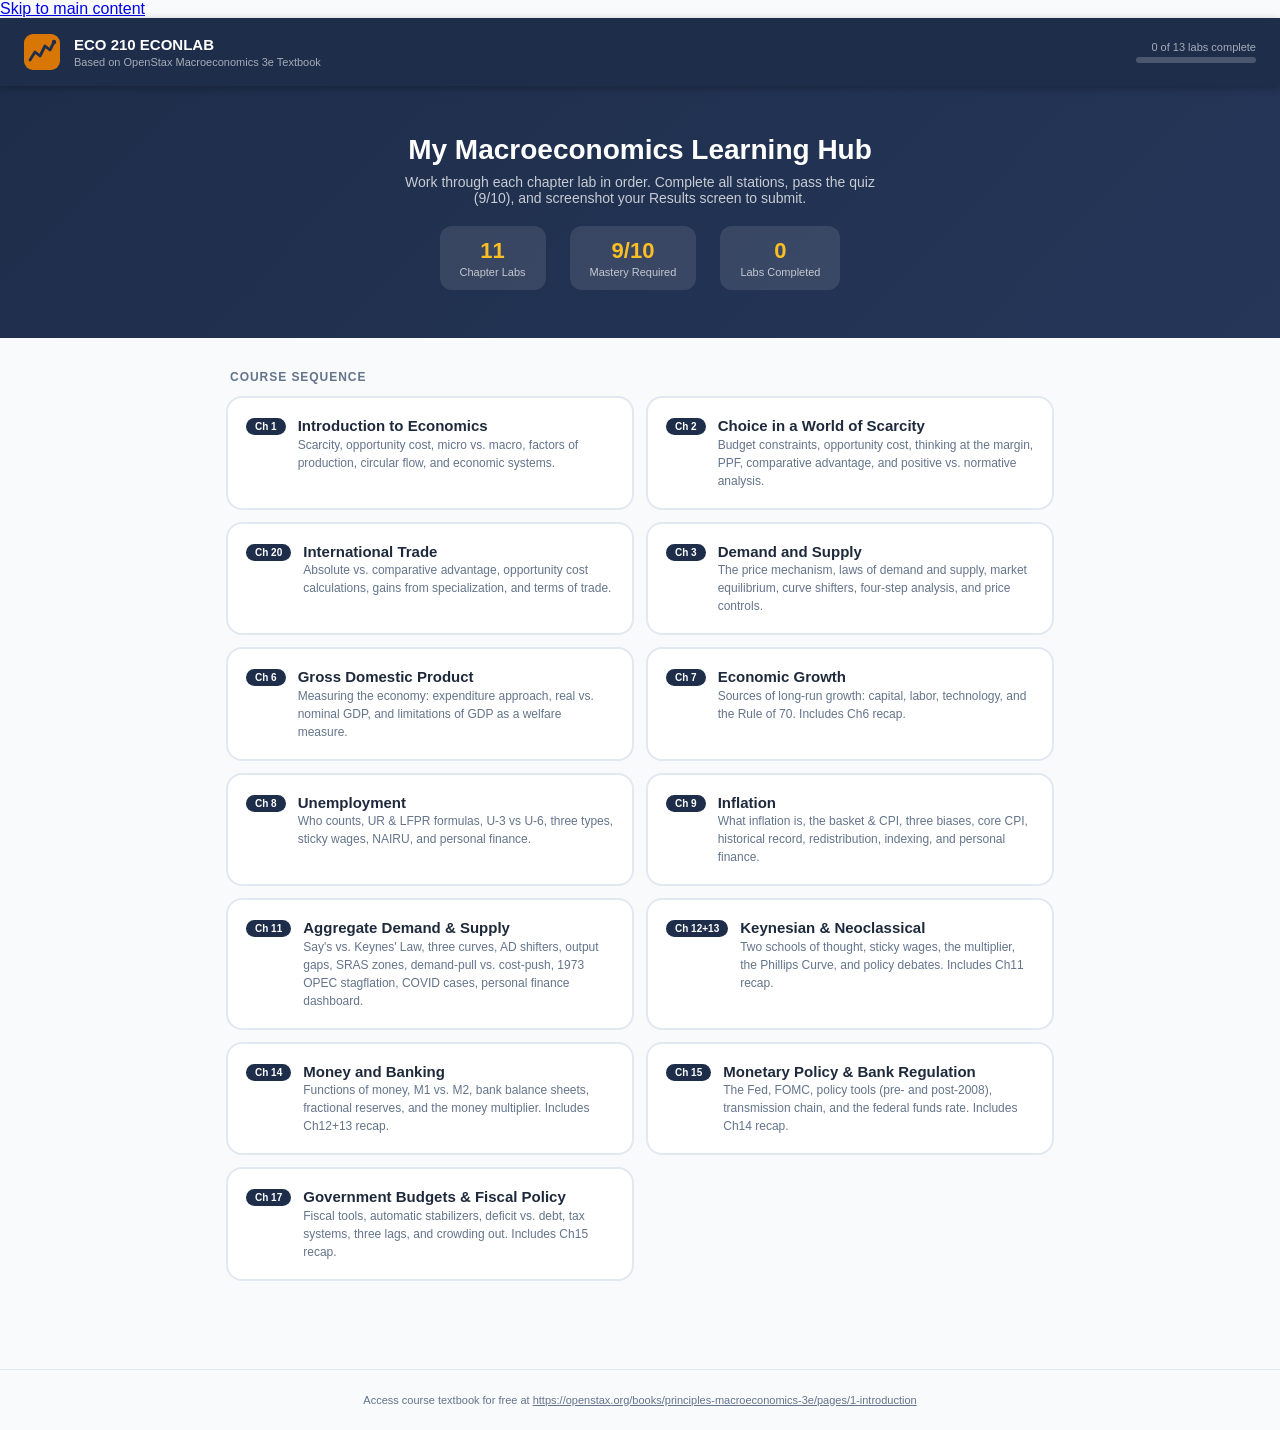
==== econlab-hub/index.html @ da1f30a5 "Add Ch12/13 Keynesian & Neoclassical lab + Hub link update" ====
<!DOCTYPE html>
<html lang="en">
<head>
  <meta charset="UTF-8" />
  <meta name="viewport" content="width=device-width, initial-scale=1.0" />
  <title>ECO 210 ECONLAB — Course Hub</title>
  <style>
    :root {
      --navy: #1e2d4a;
      --navy-light: #253658;
      --amber: #d97706;
      --amber-light: #fbbf24;
      --bg: #f8fafc;
      --card: #ffffff;
      --border: #e2e8f0;
      --text: #1e293b;
      --muted: #64748b;
      --green: #16a34a;
      --green-bg: #f0fdf4;
      --green-border: #86efac;
    }
    * { box-sizing: border-box; margin: 0; padding: 0; }
    body { font-family: -apple-system, BlinkMacSystemFont, "Segoe UI", sans-serif; background: var(--bg); color: var(--text); min-height: 100vh; }

    /* Header */
    header { background: var(--navy); color: white; padding: 16px 24px; display: flex; align-items: center; gap: 14px; position: sticky; top: 0; z-index: 50; box-shadow: 0 2px 8px rgba(0,0,0,0.25); }
    .header-logo { width: 36px; height: 36px; flex-shrink: 0; }
    .header-title { font-size: 15px; font-weight: 700; line-height: 1.2; }
    .header-sub { font-size: 11px; opacity: 0.6; margin-top: 2px; }
    .header-progress { margin-left: auto; text-align: right; }
    .header-progress-label { font-size: 11px; opacity: 0.6; margin-bottom: 4px; }
    .header-bar { width: 120px; height: 6px; background: rgba(255,255,255,0.2); border-radius: 99px; overflow: hidden; }
    .header-bar-fill { height: 100%; background: var(--amber-light); border-radius: 99px; transition: width 0.5s ease; }

    /* Hero */
    .hero { background: linear-gradient(135deg, var(--navy) 0%, var(--navy-light) 100%); color: white; padding: 48px 24px; text-align: center; }
    .hero h1 { font-size: 28px; font-weight: 800; margin-bottom: 8px; }
    .hero p { font-size: 14px; opacity: 0.75; max-width: 480px; margin: 0 auto 20px; }
    .hero-stats { display: flex; gap: 24px; justify-content: center; flex-wrap: wrap; }
    .stat { background: rgba(255,255,255,0.1); border-radius: 12px; padding: 12px 20px; text-align: center; }
    .stat-num { font-size: 22px; font-weight: 800; color: var(--amber-light); }
    .stat-label { font-size: 11px; opacity: 0.7; margin-top: 2px; }

    /* Main grid */
    main { max-width: 860px; margin: 0 auto; padding: 32px 16px 48px; }
    .section-title { font-size: 12px; font-weight: 700; text-transform: uppercase; letter-spacing: 0.08em; color: var(--muted); margin-bottom: 12px; padding-left: 4px; }

    /* Chapter cards */
    .labs-grid { display: grid; grid-template-columns: 1fr; gap: 12px; margin-bottom: 40px; }
    @media (min-width: 600px) { .labs-grid { grid-template-columns: 1fr 1fr; } }

    .lab-card { background: var(--card); border: 2px solid var(--border); border-radius: 16px; padding: 18px; display: flex; flex-direction: column; gap: 10px; transition: border-color 0.15s, box-shadow 0.15s; text-decoration: none; color: inherit; }
    .lab-card:hover { border-color: var(--amber); box-shadow: 0 4px 16px rgba(217,119,6,0.12); }
    .lab-card.completed { border-color: var(--green-border); background: var(--green-bg); }
    .lab-card-top { display: flex; align-items: flex-start; gap: 12px; }
    .lab-chapter-badge { background: var(--navy); color: white; font-size: 10px; font-weight: 700; padding: 3px 9px; border-radius: 99px; white-space: nowrap; flex-shrink: 0; margin-top: 2px; }
    .lab-card.completed .lab-chapter-badge { background: var(--green); }
    .lab-done-badge { display: none; font-size: 10px; font-weight: 700; color: var(--green); background: var(--green-bg); border: 1.5px solid var(--green-border); border-radius: 99px; padding: 2px 8px; margin-top: 6px; width: fit-content; }
    .lab-card.completed .lab-done-badge { display: block; }
    .lab-title { font-size: 15px; font-weight: 700; color: var(--text); line-height: 1.3; }
    .lab-desc { font-size: 12px; color: var(--muted); line-height: 1.5; }
    .lab-stations { font-size: 11px; color: var(--muted); display: flex; align-items: center; gap-: 4px; }
    /* Coming soon cards */
    .lab-card.coming-soon { opacity: 0.55; pointer-events: none; border-style: dashed; }

    /* Footer */
    footer { text-align: center; padding: 24px; font-size: 11px; color: var(--muted); border-top: 1px solid var(--border); }
  </style>
</head>
<body>

<a href="#main-content" class="skip-link">Skip to main content</a>
<header role="banner">
  <svg class="header-logo" viewBox="0 0 36 36" fill="none" aria-hidden="true" focusable="false" role="presentation">
    <rect width="36" height="36" rx="9" fill="#d97706"/>
    <path d="M6 26 L11 18 L16 22 L21 12 L26 16 L30 8" stroke="#1e2d4a" stroke-width="2.8" stroke-linecap="round" stroke-linejoin="round"/>
    <circle cx="30" cy="8" r="2.2" fill="#1e2d4a"/>
  </svg>
  <div>
    <div class="header-title">ECO 210 ECONLAB</div>
    <div class="header-sub">Based on OpenStax Macroeconomics 3e Textbook</div>
  </div>
  <div class="header-progress">
    <div class="header-progress-label" id="progress-label">0 of 9 labs complete</div>
    <div class="header-bar"><div class="header-bar-fill" id="progress-bar" style="width:0%"></div></div>
  </div>
</header>

<div class="hero">
  <h1>My Macroeconomics Learning Hub</h1>
  <p>Work through each chapter lab in order. Complete all stations, pass the quiz (9/10), and screenshot your Results screen to submit.</p>
  <div class="hero-stats">
    <div class="stat"><div class="stat-num">11</div><div class="stat-label">Chapter Labs</div></div>
    <div class="stat"><div class="stat-num">9/10</div><div class="stat-label">Mastery Required</div></div>
    <div class="stat"><div class="stat-num" id="stat-complete">0</div><div class="stat-label">Labs Completed</div></div>
  </div>
</div>

<main id="main-content" role="main">
  <div class="section-title">Course Sequence</div>
  <div class="labs-grid" id="labs-grid" role="list" aria-label="Course lab directory">

    <a class="lab-card" role="listitem" href="https://www.perplexity.ai/computer/a/eco210-lab-ch1-dist-public-xUGKV9_3Q0KToOAmM0Is4Q" data-lab="ch1">
      <div class="lab-card-top">
        <span class="lab-chapter-badge">Ch 1</span>
        <div>
          <div class="lab-title">Introduction to Economics</div>
          <div class="lab-desc">Scarcity, opportunity cost, micro vs. macro, factors of production, circular flow, and economic systems.</div>
          <div class="lab-done-badge">✓ Completed</div>
        </div>
      </div></a>

    <a class="lab-card" role="listitem" href="https://www.perplexity.ai/computer/a/eco210-lab-ch2-dist-public-fMAQMZB3RcmzySXEMEwKHw" data-lab="ch2">
      <div class="lab-card-top">
        <span class="lab-chapter-badge">Ch 2</span>
        <div>
          <div class="lab-title">Choice in a World of Scarcity</div>
          <div class="lab-desc">Budget constraints, opportunity cost, thinking at the margin, PPF, comparative advantage, and positive vs. normative analysis.</div>
          <div class="lab-done-badge">✓ Completed</div>
        </div>
      </div></a>

    <a class="lab-card" role="listitem" href="https://www.perplexity.ai/computer/a/eco210-lab-ch20-dist-public-kYVTacp7Sq2T.oUK8MW8_w" data-lab="ch20">
      <div class="lab-card-top">
        <span class="lab-chapter-badge">Ch 20</span>
        <div>
          <div class="lab-title">International Trade</div>
          <div class="lab-desc">Absolute vs. comparative advantage, opportunity cost calculations, gains from specialization, and terms of trade.</div>
          <div class="lab-done-badge">✓ Completed</div>
        </div>
      </div></a>

    <a class="lab-card" role="listitem" href="https://www.perplexity.ai/computer/a/eco210-lab-ch3-dist-public-azbFrz85TgaQxtlRUA8HFg" data-lab="ch3">
      <div class="lab-card-top">
        <span class="lab-chapter-badge">Ch 3</span>
        <div>
          <div class="lab-title">Demand and Supply</div>
          <div class="lab-desc">The price mechanism, laws of demand and supply, market equilibrium, curve shifters, four-step analysis, and price controls.</div>
          <div class="lab-done-badge">✓ Completed</div>
        </div>
      </div></a>

    <a class="lab-card" role="listitem" href="https://www.perplexity.ai/computer/a/eco210-lab-ch6-dist-public-T.MKjjSRQ1.9fOG4.qExmw" data-lab="ch6">
      <div class="lab-card-top">
        <span class="lab-chapter-badge">Ch 6</span>
        <div>
          <div class="lab-title">Gross Domestic Product</div>
          <div class="lab-desc">Measuring the economy: expenditure approach, real vs. nominal GDP, and limitations of GDP as a welfare measure.</div>
          <div class="lab-done-badge">✓ Completed</div>
        </div>
      </div></a>

    <a class="lab-card" role="listitem" href="https://www.perplexity.ai/computer/a/eco210-lab-ch7-dist-public-ItUx3bX9Rgmtxoj7TNgm8g" data-lab="ch7">
      <div class="lab-card-top">
        <span class="lab-chapter-badge">Ch 7</span>
        <div>
          <div class="lab-title">Economic Growth</div>
          <div class="lab-desc">Sources of long-run growth: capital, labor, technology, and the Rule of 70. Includes Ch6 recap.</div>
          <div class="lab-done-badge">✓ Completed</div>
        </div>
      </div></a>

    <a class="lab-card" role="listitem" href="https://www.perplexity.ai/computer/a/eco210-lab-ch8-dist-public-qmdvHOj4S_m4MbkeN3Z0.g" data-lab="ch8">
      <div class="lab-card-top">
        <span class="lab-chapter-badge">Ch 8</span>
        <div>
          <div class="lab-title">Unemployment</div>
          <div class="lab-desc">Who counts, UR &amp; LFPR formulas, U-3 vs U-6, three types, sticky wages, NAIRU, and personal finance.</div>
          <div class="lab-done-badge">✓ Completed</div>
        </div>
      </div></a>

    <a class="lab-card" role="listitem" href="https://www.perplexity.ai/computer/a/eco210-lab-ch9-dist-public-GeXAHtXCR0a57jSQdvpGEA" data-lab="ch9">
      <div class="lab-card-top">
        <span class="lab-chapter-badge">Ch 9</span>
        <div>
          <div class="lab-title">Inflation</div>
          <div class="lab-desc">What inflation is, the basket &amp; CPI, three biases, core CPI, historical record, redistribution, indexing, and personal finance.</div>
          <div class="lab-done-badge">✓ Completed</div>
        </div>
      </div></a>

    <a class="lab-card" role="listitem" href="https://www.perplexity.ai/computer/a/eco210-lab-ch11-dist-public-yx8UddsaRYmxIHty86YtPw" data-lab="ch11">
      <div class="lab-card-top">
        <span class="lab-chapter-badge">Ch 11</span>
        <div>
          <div class="lab-title">Aggregate Demand &amp; Supply</div>
          <div class="lab-desc">Say's vs. Keynes' Law, three curves, AD shifters, output gaps, SRAS zones, demand-pull vs. cost-push, 1973 OPEC stagflation, COVID cases, personal finance dashboard.</div>
          <div class="lab-done-badge">✓ Completed</div>
        </div>
      </div></a>

    <a class="lab-card" role="listitem" href="https://www.perplexity.ai/computer/a/eco210-lab-ch1213-dist-public-s81VzSryT4Klf7HI1V1Czg" data-lab="ch1213">
      <div class="lab-card-top">
        <span class="lab-chapter-badge">Ch 12+13</span>
        <div>
          <div class="lab-title">Keynesian &amp; Neoclassical</div>
          <div class="lab-desc">Two schools of thought, sticky wages, the multiplier, the Phillips Curve, and policy debates. Includes Ch11 recap.</div>
          <div class="lab-done-badge">✓ Completed</div>
        </div>
      </div></a>

    <a class="lab-card" role="listitem" href="https://www.perplexity.ai/computer/a/econ-lab-chapter-14-money-and-9i2t1qz7QcCm4m.Egpnydg" data-lab="ch14">
      <div class="lab-card-top">
        <span class="lab-chapter-badge">Ch 14</span>
        <div>
          <div class="lab-title">Money and Banking</div>
          <div class="lab-desc">Functions of money, M1 vs. M2, bank balance sheets, fractional reserves, and the money multiplier. Includes Ch12+13 recap.</div>
          <div class="lab-done-badge">✓ Completed</div>
        </div>
      </div></a>

    <a class="lab-card" role="listitem" href="https://www.perplexity.ai/computer/a/econ-lab-chapter-15-monetary-p-1p_a402eReqJptapbXneuQ" data-lab="ch15">
      <div class="lab-card-top">
        <span class="lab-chapter-badge">Ch 15</span>
        <div>
          <div class="lab-title">Monetary Policy &amp; Bank Regulation</div>
          <div class="lab-desc">The Fed, FOMC, policy tools (pre- and post-2008), transmission chain, and the federal funds rate. Includes Ch14 recap.</div>
          <div class="lab-done-badge">✓ Completed</div>
        </div>
      </div></a>

    <a class="lab-card" role="listitem" href="https://www.perplexity.ai/computer/a/econ-lab-chapter-17-government-hzOJqpbDRhy83Ckk5wKoDQ" data-lab="ch17">
      <div class="lab-card-top">
        <span class="lab-chapter-badge">Ch 17</span>
        <div>
          <div class="lab-title">Government Budgets &amp; Fiscal Policy</div>
          <div class="lab-desc">Fiscal tools, automatic stabilizers, deficit vs. debt, tax systems, three lags, and crowding out. Includes Ch15 recap.</div>
          <div class="lab-done-badge">✓ Completed</div>
        </div>
      </div></a>


  </div><!-- end labs-grid -->
</main>


<footer role="contentinfo">Access course textbook for free at <a href="https://openstax.org/books/principles-macroeconomics-3e/pages/1-introduction" style="color:inherit;text-decoration:underline;">https://openstax.org/books/principles-macroeconomics-3e/pages/1-introduction</a></footer>

<script>
  // Labs that can be marked complete (in order)
  const LABS = ['ch1','ch2','ch20','ch3','ch6','ch7','ch8','ch9','ch11','ch1213','ch14','ch15','ch17'];
  const TOTAL = LABS.length;

  // Labs that store completion as a JSON array of station IDs (Ch1, Ch2, Ch20)
  const ARRAY_LABS = new Set(['ch1','ch2','ch20','ch3','ch6','ch7']);

  // Auto-detect completion from lab localStorage flags
  function getCompleted() {
    const done = [];
    LABS.forEach(lab => {
      try {
        const val = localStorage.getItem(`econlab_done_${lab}`);
        if (!val) return;
        if (ARRAY_LABS.has(lab)) {
          // These labs store an array of completed station IDs; done when 'quiz' is present
          const arr = JSON.parse(val);
          if (Array.isArray(arr) && arr.includes('quiz')) done.push(lab);
        } else {
          if (val === 'true') done.push(lab);
        }
      } catch(e) {}
    });
    return done;
  }

  function updateUI() {
    const completed = getCompleted();
    const count = completed.length;

    // Update header progress
    document.getElementById('progress-label').textContent = `${count} of ${TOTAL} labs complete`;
    document.getElementById('progress-bar').style.width = `${(count / TOTAL) * 100}%`;
    document.getElementById('stat-complete').textContent = count;

    // Update cards
    LABS.forEach(lab => {
      const card = document.querySelector(`[data-lab="${lab}"]`);
      if (!card) return;
      if (completed.includes(lab)) {
        card.classList.add('completed');
      }
    });
  }

  // Poll every 3 seconds so Hub updates automatically when student returns
  updateUI();
  setInterval(updateUI, 3000);
</script>
</body>
</html>
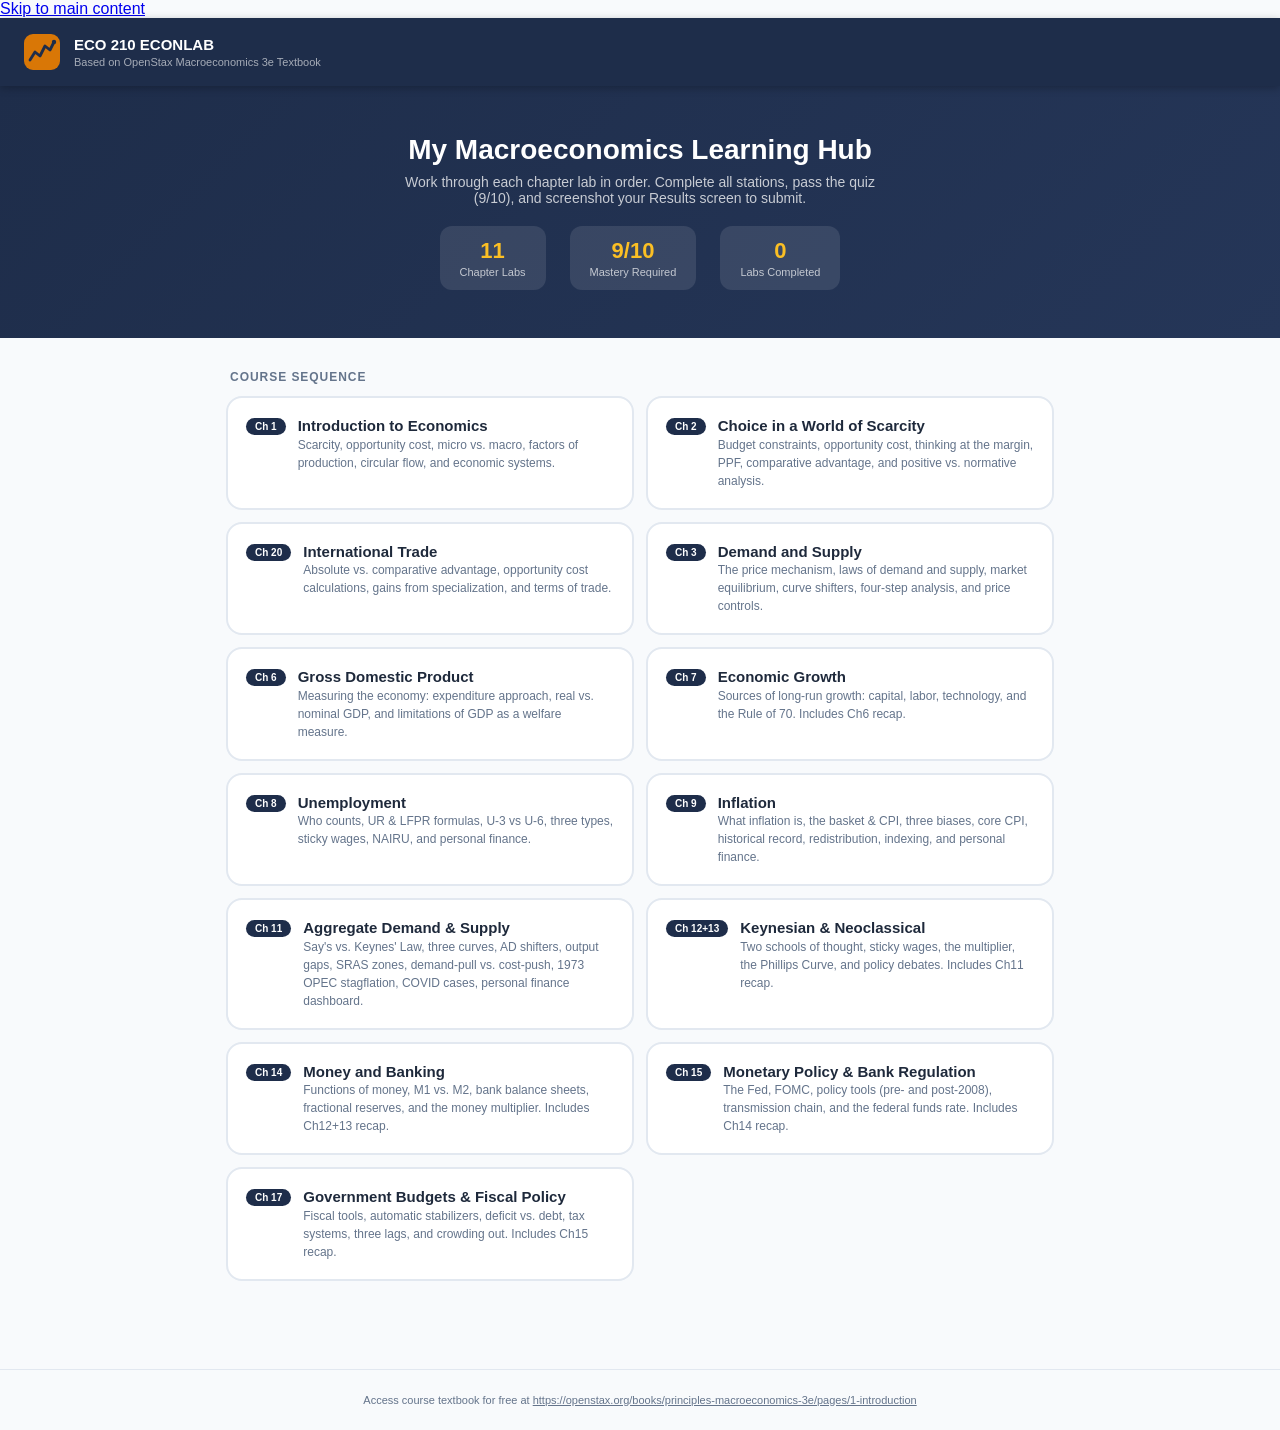
==== commit 1be7f143: "Hub: remove localStorage progress tracking — not cross-session reliable" ====
--- a/econlab-hub/index.html
+++ b/econlab-hub/index.html
@@ -27,8 +27,6 @@
     .header-logo { width: 36px; height: 36px; flex-shrink: 0; }
     .header-title { font-size: 15px; font-weight: 700; line-height: 1.2; }
     .header-sub { font-size: 11px; opacity: 0.6; margin-top: 2px; }
-    .header-progress { margin-left: auto; text-align: right; }
-    .header-progress-label { font-size: 11px; opacity: 0.6; margin-bottom: 4px; }
     .header-bar { width: 120px; height: 6px; background: rgba(255,255,255,0.2); border-radius: 99px; overflow: hidden; }
     .header-bar-fill { height: 100%; background: var(--amber-light); border-radius: 99px; transition: width 0.5s ease; }
 
@@ -51,12 +49,8 @@
 
     .lab-card { background: var(--card); border: 2px solid var(--border); border-radius: 16px; padding: 18px; display: flex; flex-direction: column; gap: 10px; transition: border-color 0.15s, box-shadow 0.15s; text-decoration: none; color: inherit; }
     .lab-card:hover { border-color: var(--amber); box-shadow: 0 4px 16px rgba(217,119,6,0.12); }
-    .lab-card.completed { border-color: var(--green-border); background: var(--green-bg); }
     .lab-card-top { display: flex; align-items: flex-start; gap: 12px; }
     .lab-chapter-badge { background: var(--navy); color: white; font-size: 10px; font-weight: 700; padding: 3px 9px; border-radius: 99px; white-space: nowrap; flex-shrink: 0; margin-top: 2px; }
-    .lab-card.completed .lab-chapter-badge { background: var(--green); }
-    .lab-done-badge { display: none; font-size: 10px; font-weight: 700; color: var(--green); background: var(--green-bg); border: 1.5px solid var(--green-border); border-radius: 99px; padding: 2px 8px; margin-top: 6px; width: fit-content; }
-    .lab-card.completed .lab-done-badge { display: block; }
     .lab-title { font-size: 15px; font-weight: 700; color: var(--text); line-height: 1.3; }
     .lab-desc { font-size: 12px; color: var(--muted); line-height: 1.5; }
     .lab-stations { font-size: 11px; color: var(--muted); display: flex; align-items: center; gap-: 4px; }
@@ -80,9 +74,6 @@
     <div class="header-title">ECO 210 ECONLAB</div>
     <div class="header-sub">Based on OpenStax Macroeconomics 3e Textbook</div>
   </div>
-  <div class="header-progress">
-    <div class="header-progress-label" id="progress-label">0 of 9 labs complete</div>
-    <div class="header-bar"><div class="header-bar-fill" id="progress-bar" style="width:0%"></div></div>
   </div>
 </header>
 
@@ -106,7 +97,6 @@
         <div>
           <div class="lab-title">Introduction to Economics</div>
           <div class="lab-desc">Scarcity, opportunity cost, micro vs. macro, factors of production, circular flow, and economic systems.</div>
-          <div class="lab-done-badge">✓ Completed</div>
         </div>
       </div></a>
 
@@ -116,7 +106,6 @@
         <div>
           <div class="lab-title">Choice in a World of Scarcity</div>
           <div class="lab-desc">Budget constraints, opportunity cost, thinking at the margin, PPF, comparative advantage, and positive vs. normative analysis.</div>
-          <div class="lab-done-badge">✓ Completed</div>
         </div>
       </div></a>
 
@@ -126,7 +115,6 @@
         <div>
           <div class="lab-title">International Trade</div>
           <div class="lab-desc">Absolute vs. comparative advantage, opportunity cost calculations, gains from specialization, and terms of trade.</div>
-          <div class="lab-done-badge">✓ Completed</div>
         </div>
       </div></a>
 
@@ -136,17 +124,15 @@
         <div>
           <div class="lab-title">Demand and Supply</div>
           <div class="lab-desc">The price mechanism, laws of demand and supply, market equilibrium, curve shifters, four-step analysis, and price controls.</div>
-          <div class="lab-done-badge">✓ Completed</div>
-        </div>
-      </div></a>
-
-    <a class="lab-card" role="listitem" href="https://www.perplexity.ai/computer/a/eco210-lab-ch6-dist-public-T.MKjjSRQ1.9fOG4.qExmw" data-lab="ch6">
+        </div>
+      </div></a>
+
+    <a class="lab-card" role="listitem" href="https://www.perplexity.ai/computer/a/eco210-lab-ch6-redo-dist-publi-J6QzkvxBSmS_kQMZsSs1_w" data-lab="ch6">
       <div class="lab-card-top">
         <span class="lab-chapter-badge">Ch 6</span>
         <div>
           <div class="lab-title">Gross Domestic Product</div>
           <div class="lab-desc">Measuring the economy: expenditure approach, real vs. nominal GDP, and limitations of GDP as a welfare measure.</div>
-          <div class="lab-done-badge">✓ Completed</div>
         </div>
       </div></a>
 
@@ -156,7 +142,6 @@
         <div>
           <div class="lab-title">Economic Growth</div>
           <div class="lab-desc">Sources of long-run growth: capital, labor, technology, and the Rule of 70. Includes Ch6 recap.</div>
-          <div class="lab-done-badge">✓ Completed</div>
         </div>
       </div></a>
 
@@ -166,7 +151,6 @@
         <div>
           <div class="lab-title">Unemployment</div>
           <div class="lab-desc">Who counts, UR &amp; LFPR formulas, U-3 vs U-6, three types, sticky wages, NAIRU, and personal finance.</div>
-          <div class="lab-done-badge">✓ Completed</div>
         </div>
       </div></a>
 
@@ -176,17 +160,15 @@
         <div>
           <div class="lab-title">Inflation</div>
           <div class="lab-desc">What inflation is, the basket &amp; CPI, three biases, core CPI, historical record, redistribution, indexing, and personal finance.</div>
-          <div class="lab-done-badge">✓ Completed</div>
-        </div>
-      </div></a>
-
-    <a class="lab-card" role="listitem" href="https://www.perplexity.ai/computer/a/eco210-lab-ch11-dist-public-yx8UddsaRYmxIHty86YtPw" data-lab="ch11">
+        </div>
+      </div></a>
+
+    <a class="lab-card" role="listitem" href="https://www.perplexity.ai/computer/a/eco210-lab-ch11-dist-public-uI__xQhYTXyA91Cdo7E8sw" data-lab="ch11">
       <div class="lab-card-top">
         <span class="lab-chapter-badge">Ch 11</span>
         <div>
           <div class="lab-title">Aggregate Demand &amp; Supply</div>
           <div class="lab-desc">Say's vs. Keynes' Law, three curves, AD shifters, output gaps, SRAS zones, demand-pull vs. cost-push, 1973 OPEC stagflation, COVID cases, personal finance dashboard.</div>
-          <div class="lab-done-badge">✓ Completed</div>
         </div>
       </div></a>
 
@@ -196,37 +178,33 @@
         <div>
           <div class="lab-title">Keynesian &amp; Neoclassical</div>
           <div class="lab-desc">Two schools of thought, sticky wages, the multiplier, the Phillips Curve, and policy debates. Includes Ch11 recap.</div>
-          <div class="lab-done-badge">✓ Completed</div>
-        </div>
-      </div></a>
-
-    <a class="lab-card" role="listitem" href="https://www.perplexity.ai/computer/a/econ-lab-chapter-14-money-and-9i2t1qz7QcCm4m.Egpnydg" data-lab="ch14">
+        </div>
+      </div></a>
+
+    <a class="lab-card" role="listitem" href="https://www.perplexity.ai/computer/a/eco210-lab-ch14-dist-public-L.sqReEQQTWU.MU3eAaUkw" data-lab="ch14">
       <div class="lab-card-top">
         <span class="lab-chapter-badge">Ch 14</span>
         <div>
           <div class="lab-title">Money and Banking</div>
           <div class="lab-desc">Functions of money, M1 vs. M2, bank balance sheets, fractional reserves, and the money multiplier. Includes Ch12+13 recap.</div>
-          <div class="lab-done-badge">✓ Completed</div>
-        </div>
-      </div></a>
-
-    <a class="lab-card" role="listitem" href="https://www.perplexity.ai/computer/a/econ-lab-chapter-15-monetary-p-1p_a402eReqJptapbXneuQ" data-lab="ch15">
+        </div>
+      </div></a>
+
+    <a class="lab-card" role="listitem" href="https://www.perplexity.ai/computer/a/eco210-lab-ch15-new-dist-publi-PNI6Hgs9RgOMKNEFYzo4EQ" data-lab="ch15">
       <div class="lab-card-top">
         <span class="lab-chapter-badge">Ch 15</span>
         <div>
           <div class="lab-title">Monetary Policy &amp; Bank Regulation</div>
           <div class="lab-desc">The Fed, FOMC, policy tools (pre- and post-2008), transmission chain, and the federal funds rate. Includes Ch14 recap.</div>
-          <div class="lab-done-badge">✓ Completed</div>
-        </div>
-      </div></a>
-
-    <a class="lab-card" role="listitem" href="https://www.perplexity.ai/computer/a/econ-lab-chapter-17-government-hzOJqpbDRhy83Ckk5wKoDQ" data-lab="ch17">
+        </div>
+      </div></a>
+
+    <a class="lab-card" role="listitem" href="https://www.perplexity.ai/computer/a/eco210-lab-ch17-new-dist-publi-HUACXnC4RWK2jIqZjmpSjw" data-lab="ch17">
       <div class="lab-card-top">
         <span class="lab-chapter-badge">Ch 17</span>
         <div>
           <div class="lab-title">Government Budgets &amp; Fiscal Policy</div>
           <div class="lab-desc">Fiscal tools, automatic stabilizers, deficit vs. debt, tax systems, three lags, and crowding out. Includes Ch15 recap.</div>
-          <div class="lab-done-badge">✓ Completed</div>
         </div>
       </div></a>
 
@@ -236,56 +214,5 @@
 
 
 <footer role="contentinfo">Access course textbook for free at <a href="https://openstax.org/books/principles-macroeconomics-3e/pages/1-introduction" style="color:inherit;text-decoration:underline;">https://openstax.org/books/principles-macroeconomics-3e/pages/1-introduction</a></footer>
-
-<script>
-  // Labs that can be marked complete (in order)
-  const LABS = ['ch1','ch2','ch20','ch3','ch6','ch7','ch8','ch9','ch11','ch1213','ch14','ch15','ch17'];
-  const TOTAL = LABS.length;
-
-  // Labs that store completion as a JSON array of station IDs (Ch1, Ch2, Ch20)
-  const ARRAY_LABS = new Set(['ch1','ch2','ch20','ch3','ch6','ch7']);
-
-  // Auto-detect completion from lab localStorage flags
-  function getCompleted() {
-    const done = [];
-    LABS.forEach(lab => {
-      try {
-        const val = localStorage.getItem(`econlab_done_${lab}`);
-        if (!val) return;
-        if (ARRAY_LABS.has(lab)) {
-          // These labs store an array of completed station IDs; done when 'quiz' is present
-          const arr = JSON.parse(val);
-          if (Array.isArray(arr) && arr.includes('quiz')) done.push(lab);
-        } else {
-          if (val === 'true') done.push(lab);
-        }
-      } catch(e) {}
-    });
-    return done;
-  }
-
-  function updateUI() {
-    const completed = getCompleted();
-    const count = completed.length;
-
-    // Update header progress
-    document.getElementById('progress-label').textContent = `${count} of ${TOTAL} labs complete`;
-    document.getElementById('progress-bar').style.width = `${(count / TOTAL) * 100}%`;
-    document.getElementById('stat-complete').textContent = count;
-
-    // Update cards
-    LABS.forEach(lab => {
-      const card = document.querySelector(`[data-lab="${lab}"]`);
-      if (!card) return;
-      if (completed.includes(lab)) {
-        card.classList.add('completed');
-      }
-    });
-  }
-
-  // Poll every 3 seconds so Hub updates automatically when student returns
-  updateUI();
-  setInterval(updateUI, 3000);
-</script>
 </body>
 </html>
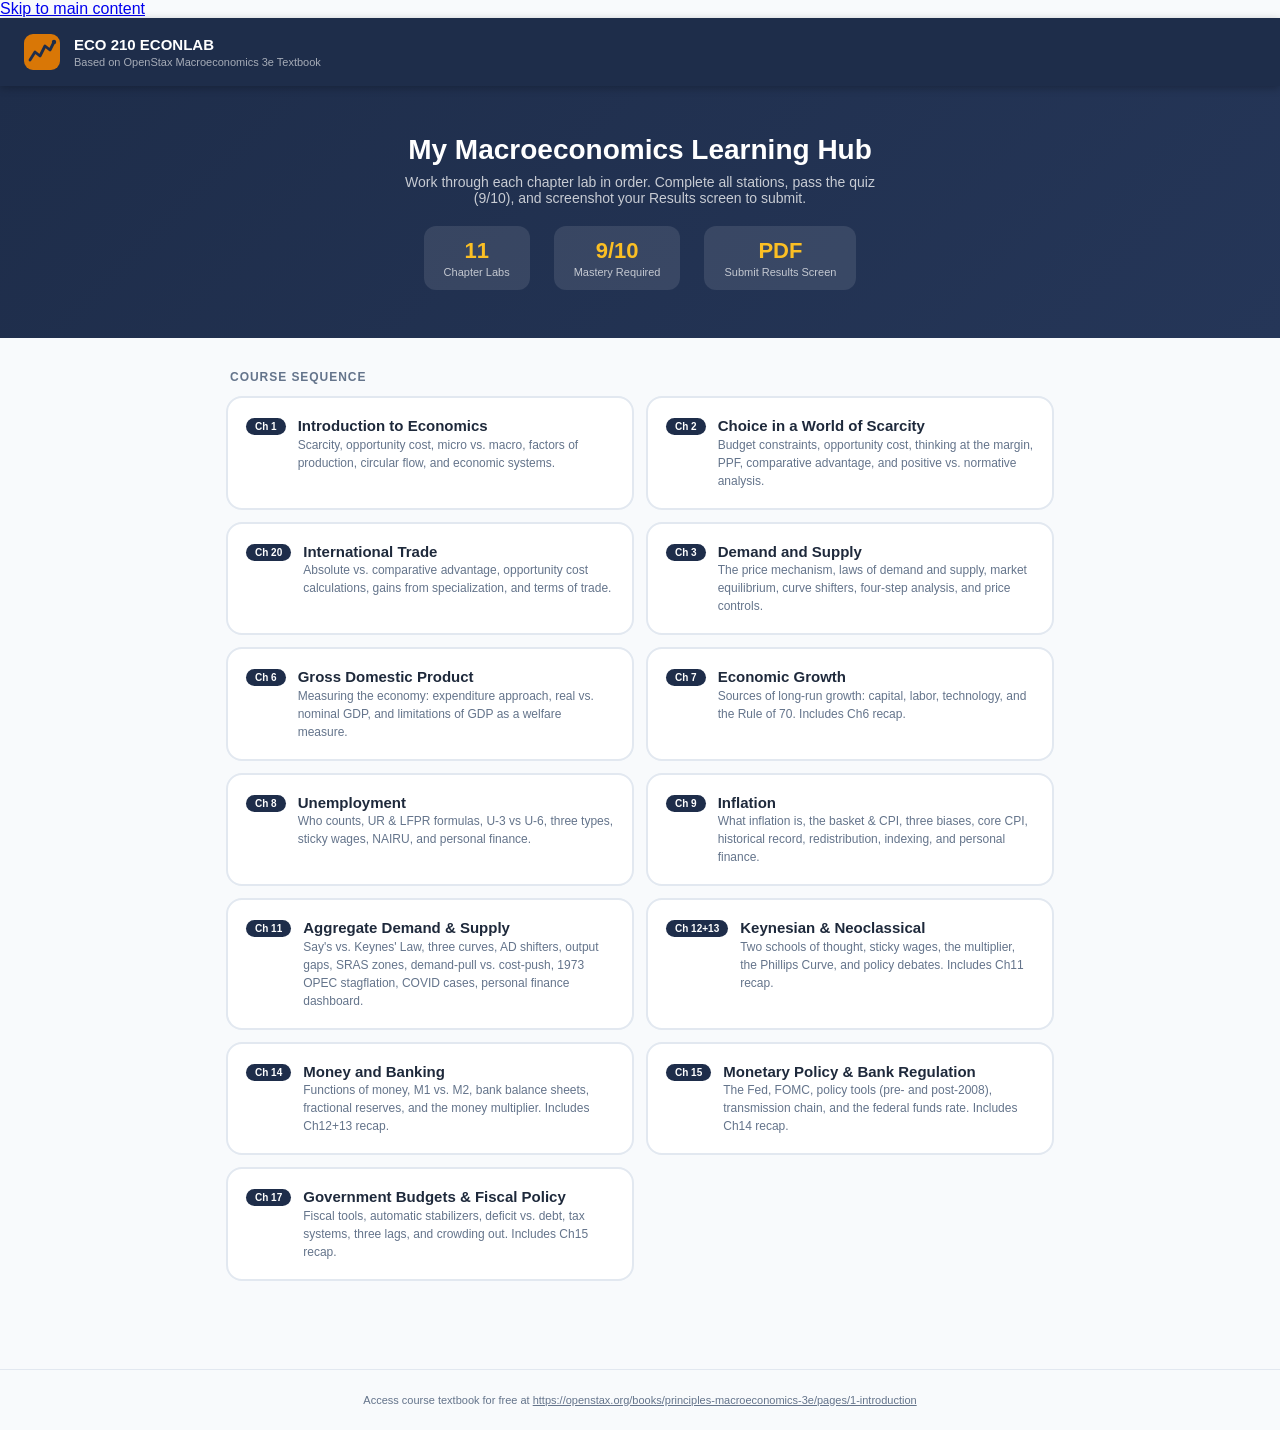
==== commit c042c905: "Ch12/13 station variety (schools classifier, volatility sorter, Phillips era classifier, verdict car" ====
--- a/econlab-hub/index.html
+++ b/econlab-hub/index.html
@@ -27,8 +27,7 @@
     .header-logo { width: 36px; height: 36px; flex-shrink: 0; }
     .header-title { font-size: 15px; font-weight: 700; line-height: 1.2; }
     .header-sub { font-size: 11px; opacity: 0.6; margin-top: 2px; }
-    .header-bar { width: 120px; height: 6px; background: rgba(255,255,255,0.2); border-radius: 99px; overflow: hidden; }
-    .header-bar-fill { height: 100%; background: var(--amber-light); border-radius: 99px; transition: width 0.5s ease; }
+
 
     /* Hero */
     .hero { background: linear-gradient(135deg, var(--navy) 0%, var(--navy-light) 100%); color: white; padding: 48px 24px; text-align: center; }
@@ -83,7 +82,7 @@
   <div class="hero-stats">
     <div class="stat"><div class="stat-num">11</div><div class="stat-label">Chapter Labs</div></div>
     <div class="stat"><div class="stat-num">9/10</div><div class="stat-label">Mastery Required</div></div>
-    <div class="stat"><div class="stat-num" id="stat-complete">0</div><div class="stat-label">Labs Completed</div></div>
+    <div class="stat"><div class="stat-num">PDF</div><div class="stat-label">Submit Results Screen</div></div>
   </div>
 </div>
 
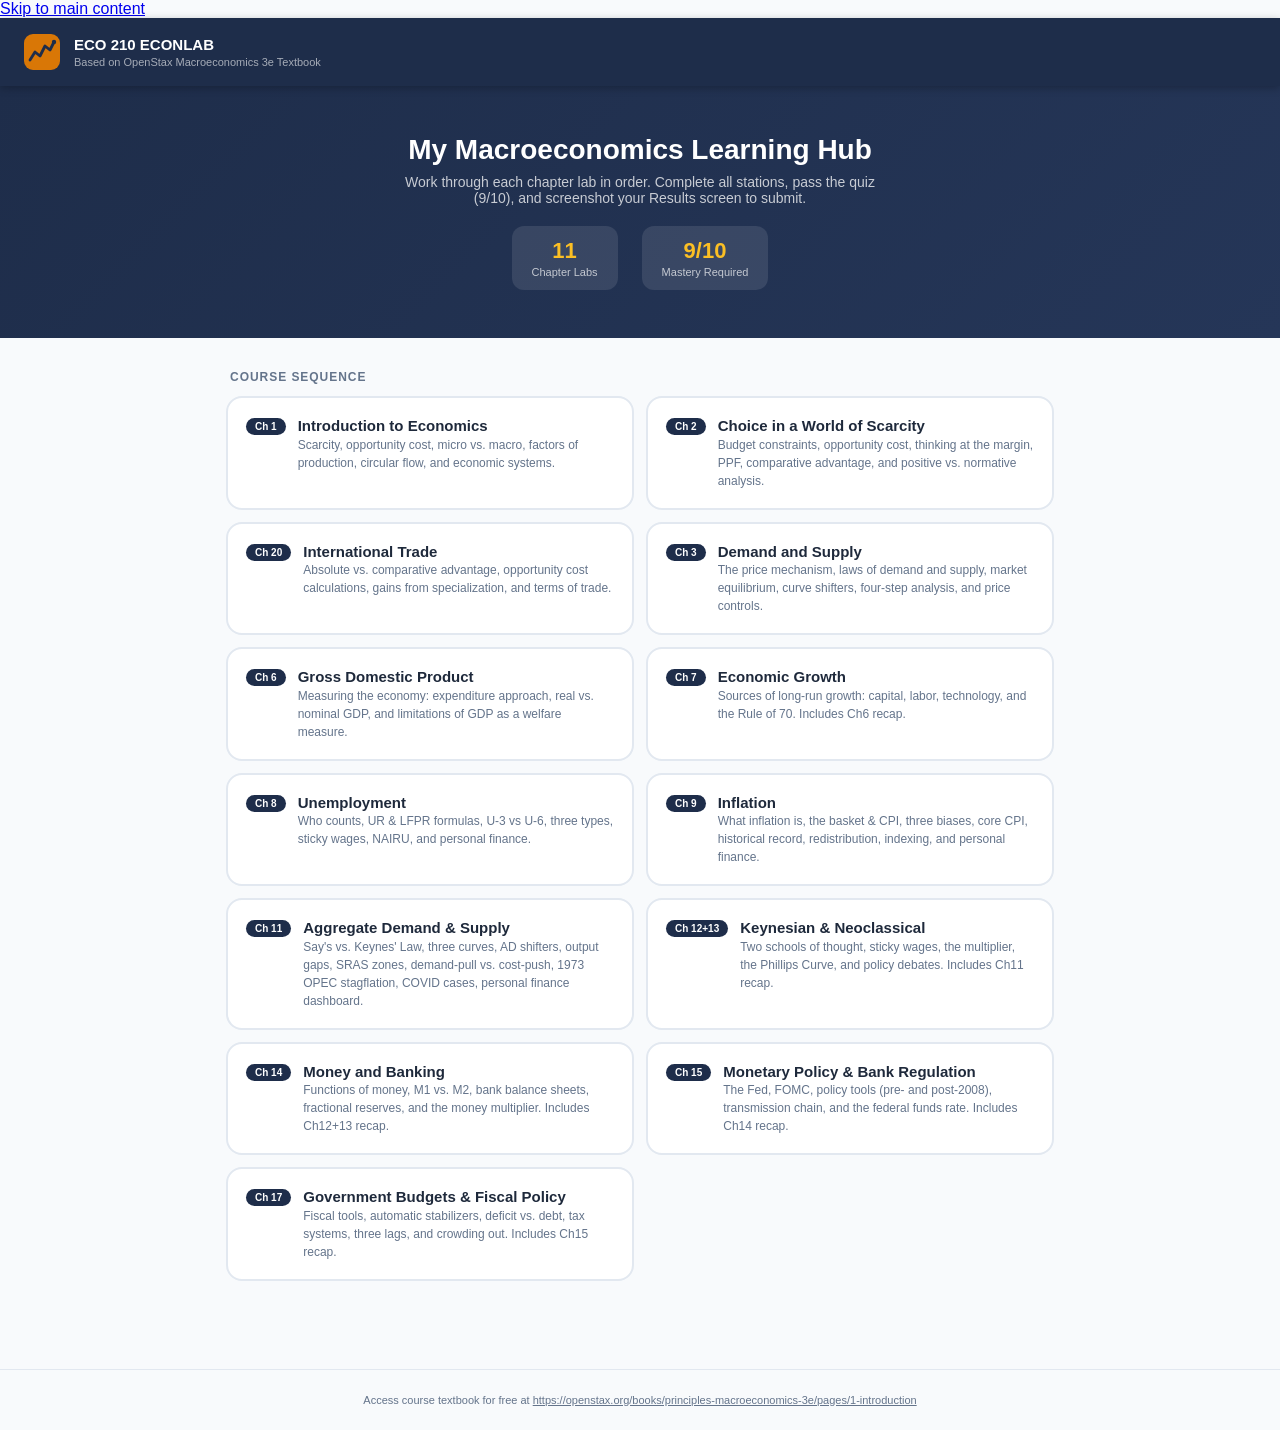
==== commit bb08ad2a: "Hub: remove third stat box entirely" ====
--- a/econlab-hub/index.html
+++ b/econlab-hub/index.html
@@ -82,7 +82,7 @@
   <div class="hero-stats">
     <div class="stat"><div class="stat-num">11</div><div class="stat-label">Chapter Labs</div></div>
     <div class="stat"><div class="stat-num">9/10</div><div class="stat-label">Mastery Required</div></div>
-    <div class="stat"><div class="stat-num">PDF</div><div class="stat-label">Submit Results Screen</div></div>
+
   </div>
 </div>
 
